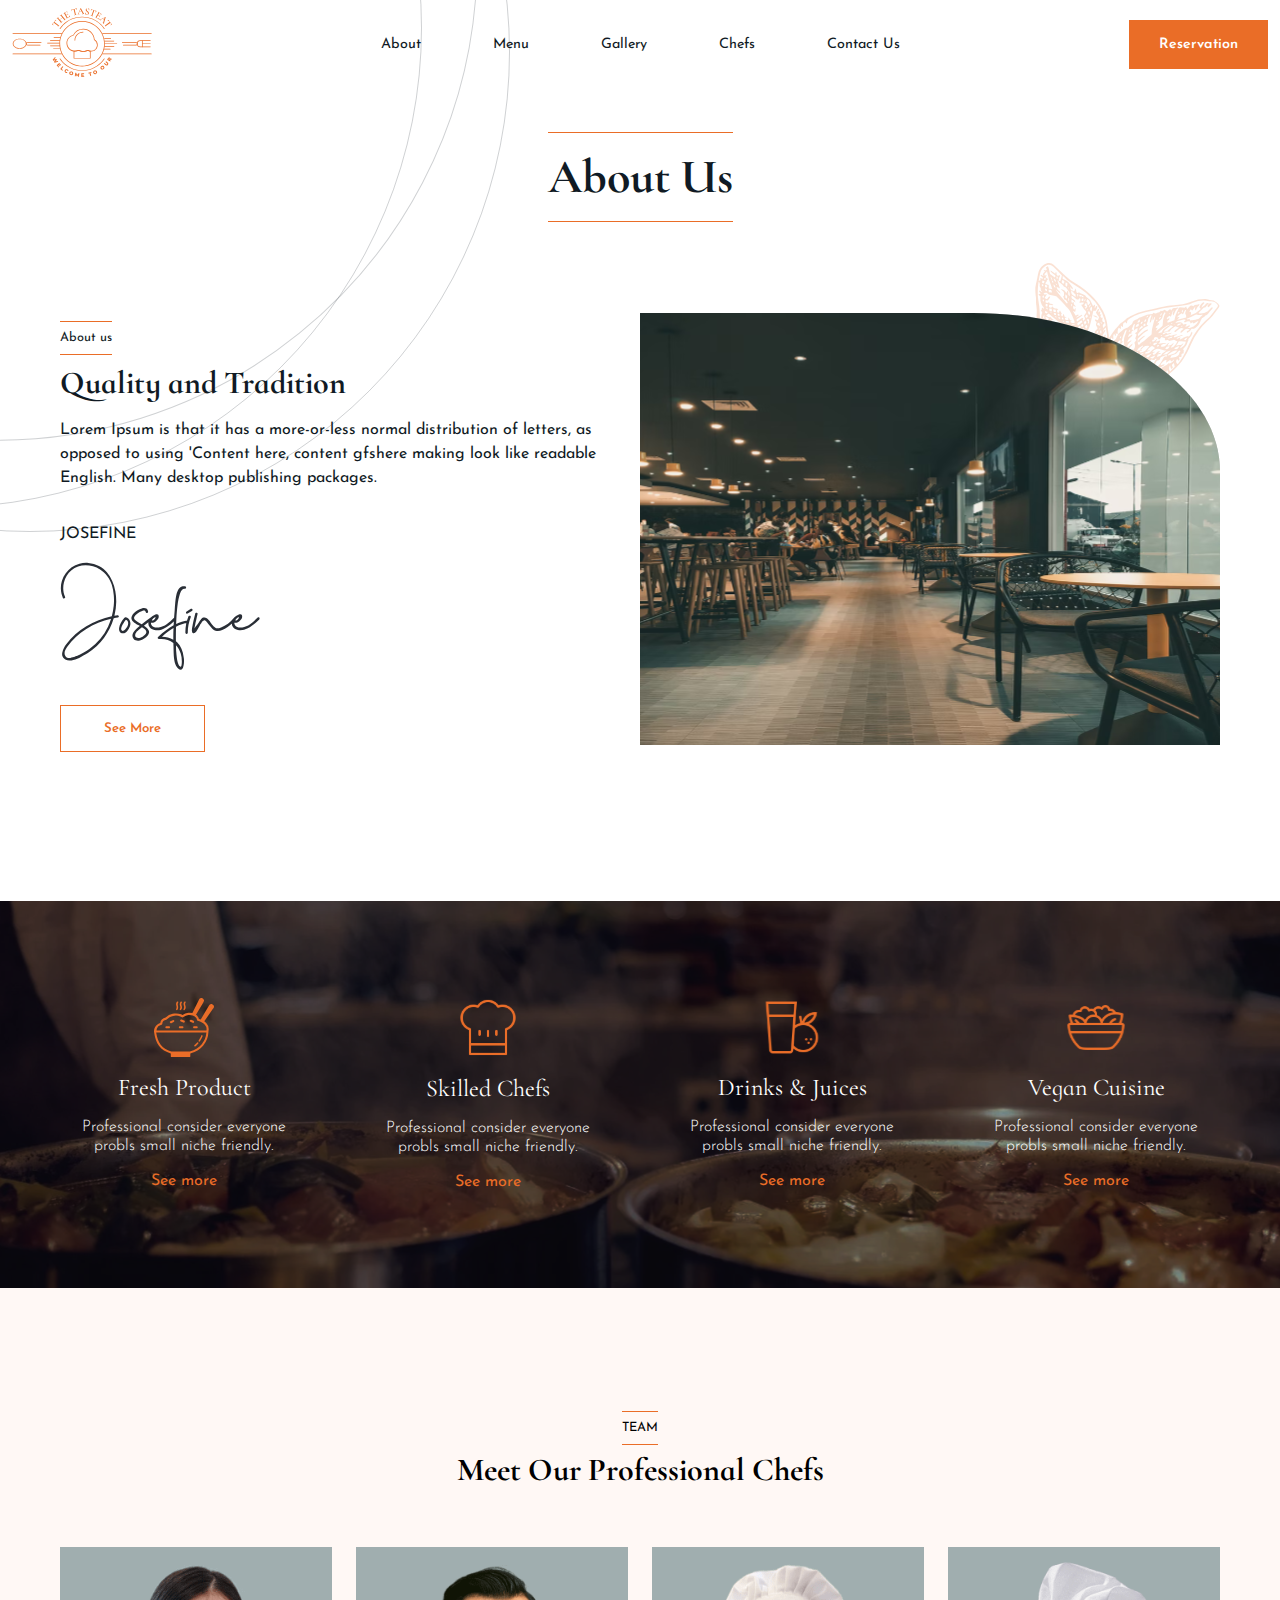
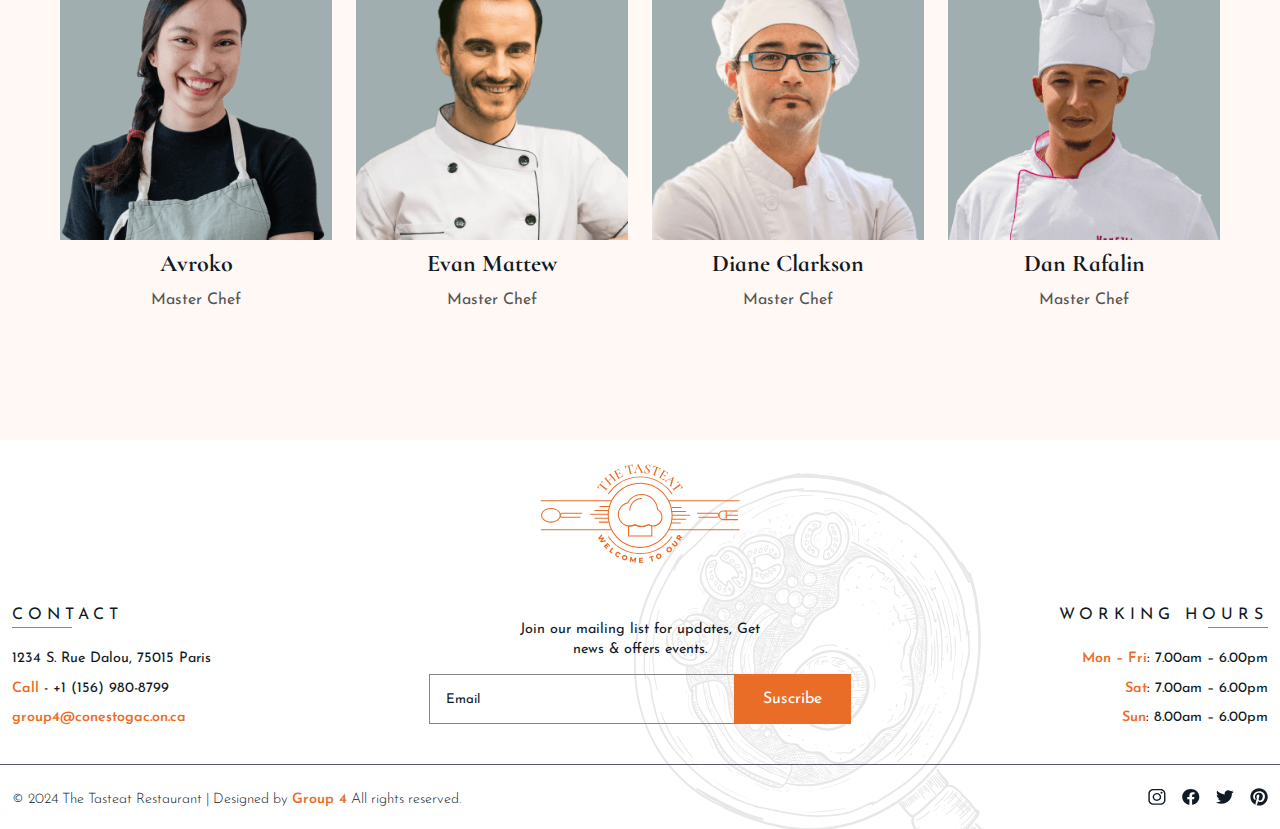
==== webPages/about.html @ 3082ca07 "first commit" ====
<!DOCTYPE html>
<html lang="en">
  <head>
    <meta charset="UTF-8" />
    <meta name="viewport" content="width=device-width, initial-scale=1.0" />
    <title>The Tasteat Restaurant - About</title>
    <link rel="stylesheet" href="../css/general.css" />
    <link rel="stylesheet" href="../css/about.css" />
    <link rel="stylesheet" href="../css/responsive.css" />
  </head>
  <body>
    <header>
      <div class="container">
        <div id="logo">
          <a href="../index.html"
            ><img src="../images/logo.svg" alt="The Tasteat Restaurant"
          /></a>
        </div>
        <nav>
          <ul>
            <li><a href="about.html">About</a></li>
            <li><a href="menu.html">Menu</a></li>
            <li>
              <a href="gallery.html">Gallery</a>
            </li>
            <li>
              <a href="chefs.html">Chefs</a>
            </li>
            <li>
              <a href="contact.html">Contact Us</a>
            </li>
          </ul>
        </nav>
        <a href="reservation.html" class="btn_bg">Reservation</a>
      </div>
    </header>

    <main>
      <section class="page_title">
        <h1 class="text_style">About Us</h1>
      </section>

      <section id="about_us_banner">
        <div class="container">
          <div id="about_us_banner_info">
            <p class="text_style">About us</p>
            <h2>Quality and Tradition</h2>
            <p>
              Lorem Ipsum is that it has a more-or-less normal distribution of
              letters, as opposed to using 'Content here, content gfshere making
              look like readable English. Many desktop publishing packages.
            </p>
            <p>JOSEFINE</p>
            <img src="../images/ceo_sig.svg" alt="" />
            <button class="btn_nbg">See More</button>
          </div>
          <div id="about_us_banner_img">
            <img src="../images/about_us_banner.svg" alt="" />
          </div>
        </div>
      </section>

      <section id="services">
        <div class="container">
          <div class="services_box">
            <img src="../images/service-img-1.svg" alt="" />
            <h2>Fresh Product</h2>
            <p>
              Professional consider everyone<br />
              probls small niche friendly.
            </p>
            <p>See more</p>
          </div>
          <div class="services_box">
            <img src="../images/service-img-2.svg" alt="" />
            <h2>Skilled Chefs</h2>
            <p>
              Professional consider everyone<br />
              probls small niche friendly.
            </p>
            <p>See more</p>
          </div>
          <div class="services_box">
            <img src="../images/service-img-3.svg" alt="" />
            <h2>Drinks & Juices</h2>
            <p>
              Professional consider everyone<br />
              probls small niche friendly.
            </p>
            <p>See more</p>
          </div>
          <div class="services_box">
            <img src="../images/service-img-4.svg" alt="" />
            <h2>Vegan Cuisine</h2>
            <p>
              Professional consider everyone<br />
              probls small niche friendly.
            </p>
            <p>See more</p>
          </div>
        </div>
      </section>

      <section id="the_team">
        <div class="container">
          <p class="text_style">TEAM</p>
          <h2>Meet Our Professional Chefs</h2>
          <div id="chefs">
            <div class="team_box">
              <img src="../images/chef-1.png" alt="" />
              <h2>Avroko</h2>
              <p>Master Chef</p>
            </div>
            <div class="team_box">
              <img src="../images/chef-2.png" alt="" />
              <h2>Evan Mattew</h2>
              <p>Master Chef</p>
            </div>
            <div class="team_box">
              <img src="../images/chef-3.png" alt="" />
              <h2>Diane	Clarkson</h2>
              <p>Master Chef</p>
            </div>
            <div class="team_box">
              <img src="../images/chef-4.png" alt="" />
              <h2>Dan Rafalin</h2>
              <p>Master Chef</p>
            </div>
          </div>
        </div>
      </section>
    </main>

    <footer>
      <div class="container">
        <section id="footer_logo">
          <a href="../index.html"
            ><img src="../images/logo.svg" alt="The Tasteat Restaurant"
          /></a>
        </section>
        <section id="footer_info">
          <div class="info_box" id="first">
            <h3>Contact</h3>
            <p>1234 S. Rue Dalou, 75015 Paris</p>
            <p>
              <span class="gold">Call</span> -
              <a href="tel:+1 (156) 980-8799">+1 (156) 980-8799</a>
            </p>
            <p>
              <a href="mailto:group4@conestogac.on.ca" class="gold"
                >group4@conestogac.on.ca</a
              >
            </p>
          </div>
          <div class="info_box" id="second">
            <p>Join our mailing list for updates, Get news & offers events.</p>
            <div id="suscribe_input">
              <input type="text" placeholder="Email" />
              <button>Suscribe</button>
            </div>
          </div>
          <div class="info_box" id="third">
            <h3>Working Hours</h3>
            <p><span class="gold">Mon – Fri</span>: 7.00am – 6.00pm</p>
            <p><span class="gold">Sat</span>: 7.00am – 6.00pm</p>
            <p><span class="gold">Sun</span>: 8.00am – 6.00pm</p>
          </div>
        </section>
      </div>
      <div id="copyright">
        <div class="container">
          <p>
            &copy; 2024 The Tasteat Restaurant | Designed by
            <span class="gold">Group 4</span> All rights reserved.
          </p>
          <ul>
            <li><img src="../images/Insta.svg" alt="" /></li>
            <li><img src="../images/Fb.svg" alt="" /></li>
            <li><img src="../images/Twiter.svg" alt="" /></li>
            <li><img src="../images/Pintrest.svg" alt="" /></li>
          </ul>
        </div>
      </div>
    </footer>
  </body>
</html>
---- css/general.css ----
@import url("https://fonts.googleapis.com/css2?family=Josefin+Sans:ital,wght@0,100..700;1,100..700&display=swap");
@import url("https://fonts.googleapis.com/css2?family=Cormorant+Infant:ital,wght@0,300;0,400;0,500;0,600;0,700;1,300;1,400;1,500;1,600;1,700&display=swap");

body {
  font-family: "Josefin Sans", sans-serif;
  background-color: #ffffff;
  margin: 0;
  padding: 0;
  background-image: url("../images/banner-eclipse.svg");
  background-repeat: no-repeat;
  overflow-x: hidden;
}

h1,
h2 {
  font-family: "Cormorant Infant", serif;
}
h1 {
  font-size: 5rem;
  margin: 0;
  line-height: 5rem;
}

button {
  font-family: "Josefin Sans", sans-serif;
  cursor: pointer;
}

a {
  text-decoration: none;
}

ul {
  padding: 0;
  margin: 0;
}

li {
  list-style: none;
}

/* header starts*/
header {
  padding: 0.5rem 0;
  font-size: 0.9rem;
  z-index: 2;
  /* position: sticky;
    top: 0; */
  /* box-shadow: 0 2px 5px rgba(0, 0, 0, 0.03); */
}
header .container {
  display: flex;
  align-items: center;
  justify-content: space-between;
}
header ul {
  display: flex;
  align-items: center;
  list-style: none;
}
header ul li {
  height: auto;
  margin-right: 4.5rem;
}
header ul li:last-child {
  margin-right: 0;
}
header ul li a {
  color: #101a24;
  font-weight: 400;
}
header ul li a img {
  width: 20px;
}
/* header ends */

/* container utility class */
.container {
  --bs-gutter-x: 1.5rem;
  --bs-gutter-y: 0;
  width: 100%;
  padding-right: calc(var(--bs-gutter-x) * 0.5);
  padding-left: calc(var(--bs-gutter-x) * 0.5);
  margin-right: auto;
  margin-left: auto;
  box-sizing: border-box;
}
@media (min-width: 1400px) {
  .container {
    max-width: 1320px;
  }
}
/* container utility class ends */

/* utility classes starts */
span.gold,
.gold {
  color: #ea6d27 !important;
  font-weight: 600;
}
.text_style {
  position: relative;
  width: fit-content;
  font-size: 0.8rem;
  /* letter-spacing: .3rem; */
}
.text_style::before {
  content: "";
  position: absolute;
  top: -5px;
  left: 0;
  width: 100%;
  height: 1px;
  background-color: #ea6d27;
}
.text_style::after {
  content: "";
  position: absolute;
  bottom: -5px;
  left: 0;
  width: 100%;
  height: 1px;
  background-color: #ea6d27;
}
.btn_bg {
  background-color: #ea6d27;
  border: 1px solid #ea6d27;
  color: #fff;
  padding: 1rem 1.8rem;
  font-weight: 600;
  transition: all 0.3s ease-in-out;
}
.btn_bg:hover {
  background-color: transparent;
  border: 1px solid #ea6d27;
  color: #ea6d27;
}
.btn_nbg {
  background-color: transparent;
  border: 1px solid #ea6d27;
  color: #ea6d27;
  padding: 1rem 1.8rem;
  font-weight: 600;
  transition: all 0.3s ease-in-out;
}
.btn_nbg:hover {
  background-color: #ea6d27;
  border: 1px solid #ea6d27;
  color: #ffffff;
}
.page_title {
  color: #101a24;
  padding: 3rem 0;
  display: flex;
  align-items: center;
  justify-content: center;
}
.page_title h1 {
  font-size: 3rem;
  margin: 0;
  position: relative;
  width: fit-content;
}
/* utility classes ends */

/* form styling starts */
#form_container > div {
  width: inherit;
  display: flex;
  align-items: center;
  gap: 1rem;
  margin-top: 1rem;
}
#form_container input,
#form_container select {
  width: 50%;
  height: 20px;
  border: 1px solid #c4c4c4;
  background-color: #ffffff;
  padding: 1rem;
  font-family: "Josefin Sans", sans-serif;
  color: #101a24;
}
#form_container select {
  height: 50px;
}
#form_container input::placeholder {
  font-family: "Josefin Sans", sans-serif;
  color: #737578;
}
#form_container textarea {
  margin-top: 1rem;
  width: calc(100% - 2.1rem);
  border: 1px solid #c4c4c4;
  background-color: #ffffff;
  padding: 1rem;
  font-family: "Josefin Sans", sans-serif;
  color: #101a24;
  resize: none;
}
#form_container button {
  width: 20%;
  margin-top: 1rem;
}
label {
  display: block;
  font-weight: 500;
  position: relative;
  width: fit-content;
}
/* form styling ends */

/* blogs styling starts*/
main #blogs {
  padding: 5rem 0;
}
main #blogs .container {
  display: flex;
  flex-direction: column;
  align-items: center;
}
main #blogs .container h2 {
  margin: 0.8rem 0;
}
main #blogs .container h4,
main #blogs .container p {
  margin: 0;
  position: relative;
  font-weight: 300;
}
main #blogs .container p {
  text-align: center;
  font-weight: 300;
  line-height: 1.2rem;
  width: 40%;
  margin: 0;
}
main #blogs #blog_container {
  display: grid;
  grid-template-columns: 1fr 1fr;
  gap: 2rem;
  width: 70%;
  margin-top: 2rem;
}
main #blogs #blog_container .blog_box {
  width: 100%;
  border: 1px solid #555555;
  position: relative;
  min-height: 12rem;
  text-align: center;
  position: relative;
  display: flex;
  flex-direction: column;
  transition: all 0.3s ease-in-out;
}
main #blogs #blog_container .blog_box .blog_img {
  width: 100%;
  height: 15rem;
  position: relative;
}
main #blogs #blog_container .blog_box .blog_img img {
  width: 100%;
  height: 100%;
  object-fit: cover;
}
main #blogs .blog_action {
  position: absolute;
  top: 0;
  bottom: 0;
  left: 0;
  right: 0;
  background-color: rgba(0, 0, 0, 0.5);
  display: flex;
  align-items: center;
  justify-content: center;
  opacity: 0;
  transition: all 0.3s ease-in-out;
}
main #blogs #blog_container .blog_box .blog_img:hover .blog_action {
  opacity: 1;
}
main #blogs .blog_action button {
  width: 155px;
}
main #blogs #blog_container .blog_box .blog_info {
  padding: 2rem;
}
main #blogs #blog_container .blog_box .blog_info p {
  width: fit-content;
  font-size: 0.9rem;
  text-align: left;
  line-height: 1.2rem;
}
main #blogs #blog_container .blog_box .blog_info p.date {
  text-transform: uppercase;
  line-height: inherit;
  font-size: 0.7rem;
  letter-spacing: 0.1rem;
}
main #blogs #blog_container .blog_box .blog_info h2 {
  text-align: left;
}
/* blogs styling ends*/

/* chefs styling starts */
#the_team {
  padding: 8rem 3rem;
  background-color: #fff8f5;
}
.chef_page {
  padding: 4rem 3rem !important;
  background-color: transparent !important;
}
#the_team .container {
  display: flex;
  flex-direction: column;
  align-items: center;
}
#the_team p {
  position: relative;
  width: fit-content;
  font-weight: 400;
  line-height: 1.5rem;
  margin: 0;
}
#the_team h2 {
  font-size: 2rem;
  margin: 0.6rem 0;
}
#the_team #chefs {
  display: grid;
  grid-template-columns: repeat(4, 1fr);
  gap: 1.5rem;
  padding: 3rem 0 0 0;
}
.chef_page #chefs {
  grid-template-columns: repeat(3, 1fr) !important;
}
#the_team #chefs .team_box {
  display: flex;
  flex-direction: column;
  align-items: center;
  color: #101a24;
}
#the_team #chefs .team_box #img_container {
  position: relative;
  overflow: hidden;
}
#the_team #chefs .team_box #img_container #details_box {
  display: flex;
  flex-direction: column;
  align-items: center;
  justify-content: center;
  position: absolute;
  bottom: 0;
  padding: 10px;
  width: 100%;
  height: 100%;
  background-color: rgba(0, 0, 0, 0.5);
  box-sizing: border-box;
  transition: all 0.3s ease-in-out;
  transform: translateY(100%);
}
#the_team #chefs .team_box #img_container ul {
  display: flex;
  align-items: center;
  justify-content: center;
}
#the_team #chefs .team_box #img_container:hover #details_box {
  transform: translateY(0%);
}
#the_team #chefs .team_box #img_container ul li {
  margin-right: 1rem;
  transition: all 0.3s ease-in-out;
}
#the_team #chefs .team_box #img_container ul li:last-child {
  margin-right: 0;
}
#the_team #chefs .team_box #img_container ul li:hover {
  /* transform: scale(1.2); */
  filter: brightness(0) saturate(100%) invert(48%) sepia(67%) saturate(651%)
    hue-rotate(338deg) brightness(94%) contrast(96%);
}
#the_team #chefs .team_box #img_container ul img {
  width: 20px;
  cursor: pointer;
}
#the_team #chefs .team_box #img_container #details_box p {
  margin: 10px 0 0 0;
}
#the_team #chefs .team_box #img_container #details_box p a {
  color: #ffffff;
  font-size: 1rem;
}
#the_team #chefs .team_box img {
  width: 100%;
  height: 100%;
  object-fit: cover;
}
#the_team #chefs .team_box h2 {
  font-size: 1.5rem;
}
#the_team #chefs .team_box p {
  color: #555555;
}
/* chefs styling ends */

/* footer starts */
footer {
  background-color: #fff;
  padding: 1.5rem 0 0.5rem 0;
  font-size: 0.9rem;
  background-image: url("../images/frying-pan-bg1.svg");
  background-repeat: no-repeat;
  background-position: 100% 0%;
  /* box-shadow: 2 2px 5px rgba(0, 0, 0, 0.03); */
}
footer #footer_logo {
  width: 100%;
  text-align: center;
  margin-bottom: 1.5rem;
}
footer #footer_logo img {
  width: 200px;
}
footer #footer_info {
  display: grid;
  grid-template-columns: 1fr 2fr 1fr;
  gap: 1.5rem;
  color: #101a24;
  padding-bottom: 1.5rem;
}
footer #footer_info .info_box#third {
  text-align: right;
}
footer #footer_info .info_box h3 {
  text-transform: uppercase;
  font-size: 1rem;
  letter-spacing: 5px;
  font-weight: 400;
  margin-bottom: 1.8rem;
  position: relative;
}
footer #footer_info .info_box h3::after {
  content: "";
  position: absolute;
  bottom: -5px;
  left: 0;
  width: 60px;
  height: 1px;
  background-color: #ea6d27;
}
footer #footer_info .info_box#third h3::after {
  left: auto;
  right: 0;
}
footer #footer_info .info_box p a {
  color: #101a24;
}
footer #footer_info .info_box#second {
  display: flex;
  flex-direction: column;
  justify-content: center;
  align-items: center;
}
footer #footer_info .info_box#second #suscribe_input {
  width: 70%;
  display: flex;
  align-items: center;
}
footer #footer_info .info_box#second p {
  text-align: center;
  width: 45%;
  line-height: 20px;
}
footer #footer_info .info_box#second input {
  width: 70%;
  height: 16px;
  border: 1px solid #858585;
  border-right: none;
  background-color: transparent;
  padding: 1rem;
  font-family: "Josefin Sans", sans-serif;
  color: #101a24;
}
footer #footer_info .info_box#second button {
  width: 30%;
  height: 50px;
  border: 1px solid #ea6d27;
  background-color: #ea6d27;
  color: #ffffff;
  font-size: 1rem;
}
footer #footer_info .info_box#second input::placeholder {
  font-family: "Josefin Sans", sans-serif;
  color: #101a24;
}
footer #copyright {
  color: #101a24;
  border-top: 1px solid #575b62;
  font-weight: 300;
  padding-top: 0.8rem;
}
footer #copyright > div {
  display: flex;
  align-items: center;
  justify-content: space-between;
}
footer #copyright ul {
  display: flex;
  align-items: center;
}
footer #copyright ul li:not(:last-child) {
  margin-right: 1rem;
}
footer #copyright ul li img {
  width: 18px;
  cursor: pointer;
  filter: brightness(0) saturate(100%) invert(7%) sepia(8%) saturate(4135%)
    hue-rotate(168deg) brightness(91%) contrast(92%);
}
/* footer ends */
---- css/about.css ----
#about_us_banner {
  height: 60vh;
  min-height: 60vh;
  padding: 3rem;
}
#about_us_banner .container {
  display: flex;
  justify-content: space-between;
  height: 100%;
}
#about_us_banner_info {
  width: 50%;
  color: #101a24;
  display: flex;
  flex-direction: column;
  /* justify-content: center; */
}
#about_us_banner_info p {
  position: relative;
  width: fit-content;
  font-weight: 400;
  line-height: 1.5rem;
}
#about_us_banner_info p:last-child {
  color: #555555;
  width: 80%;
}
#about_us_banner_info h2 {
  font-size: 2rem;
  margin: 0;
}
#about_us_banner_info img {
  width: 200px;
}
#about_us_banner_info button {
  width: 25%;
  margin-top: 2rem;
}

#about_us_banner_img {
  width: 50%;
  /* padding: 2rem; */
  /* margin-top: 5rem; */
  height: 80%;
  z-index: 1;
  position: relative;
}
#about_us_banner_img img {
  width: 100%;
  height: 100%;
}
#about_us_banner_img::after {
  content: "";
  position: absolute;
  background-image: url(../images/banner-pattern-orange.svg);
  background-repeat: no-repeat;
  background-size: contain;
  width: 16rem;
  height: 16rem;
  right: 0;
  top: -50px;
  z-index: -1;
}
/* #about_us_banner_img #ceo_msg {
  position: absolute;
  bottom: -50px;
  left: 0;
  width: 40%;
  height: 20%;
  background-color: #ffffff;
  box-shadow: 0 4px 33px rgba(0, 0, 0, 0.1);
  padding: 2rem;
  display: flex;
  flex-direction: column;
  justify-content: center;
} */
#services {
  padding: 3rem;
  min-height: 30vh;
  background-image: url(../images/services-bg.svg);
  background-repeat: no-repeat;
  background-size: cover;
  background-position: bottom;
  width: 100%;
  display: flex;
  align-items: center;
  box-sizing: border-box;
}
#services .container {
  display: grid;
  grid-template-columns: repeat(4, 1fr);
  gap: 2rem;
  padding: 3rem 0;
}
#services .services_box {
  display: flex;
  flex-direction: column;
  justify-content: center;
  align-items: center;
  color: #ffffff;
  position: relative;
}
/* #797E89 */
#services .services_box img {
  width: 60px;
  filter: brightness(0) saturate(100%) invert(56%) sepia(45%) saturate(3042%)
    hue-rotate(342deg) brightness(93%) contrast(97%);
}
#services .services_box h2 {
  font-size: 1.5rem;
  font-weight: 400;
  margin: 0;
  margin-top: 1rem;
}
#services .services_box p {
  text-align: center;
  font-weight: 300;
  line-height: 1.2rem;
  margin-bottom: 0;
}
#services .services_box p:last-child {
  color: #ea6d27;
  cursor: pointer;
  font-weight: 400;
}
---- css/responsive.css ----
@media screen and (max-width: 1024px) {
  .container {
    max-width: 960px;
  }

  /* home page */
  main #banner {
    height: 60vh;
    min-height: 60vh;
  }
  main #banner .container #banner_info {
    width: 100%;
    align-items: center;
    text-align: center;
  }
  main #banner .container #banner_info h1 {
    font-size: 4rem;
    margin: 0;
    width: 60%;
  }
  main #banner .container #banner_info p {
    width: 50%;
  }
  #banner .container #banner_img {
    display: none;
  }
  main #special_dishes #dishes .dish_box:last-child {
    display: none;
  }
  main #blogs #blog_container {
    width: 80%;
  }

  /* blog details */
  #blog_details h1 {
    width: 100%;
  }
  #blog_details p#description {
    width: 80%;
  }
  #blog_body {
    width: 80%;
  }

  /* contact us */
  #form_container button {
    width: 35%;
  }
  #contact_form_container .container {
    flex-wrap: wrap;
  }
  #contact_form_container #contact_info {
    width: 100%;
    text-align: center;
  }
  #contact_form_container #contact_info .info_box {
    flex-direction: column;
    gap: 0.8rem;
  }
  #contact_form_container #contact_form {
    width: 100%;
  }
  #contact_form_container #contact_info ul {
    justify-content: center;
  }
  #more_contact .container {
    padding: 1rem;
  }

  /* menu page */
  #menu_list .container {
    grid-template-columns: repeat(3, 1fr);
  }
  #order_via_app p {
    width: 80%;
  }

  /* chefs */
  #the_team #chefs .team_box #img_container #details_box {
    height: 30%;
    transform: translateY(0%);
  }
  .chef_page {
    padding: 1rem 3rem !important;
    background-color: transparent !important;
  }
  .chef_page .text_style {
    display: none;
  }
  #testimonials_container {
    gap: 1.5rem;
    margin-top: 1rem;
  }
  #testimonial_box {
    padding: 2rem 1rem;
  }

  /* reservation */
  #map_area {
    min-height: 70vh;
    height: auto;
    margin-top: 3rem;
  }
  #reservation_form_container {
    position: relative;
    top: 0;
    width: 90%;
    box-sizing: border-box;
    margin-bottom: 3rem;
  }
  iframe {
    height: 40vh;
  }

  /* footer */
  footer #footer_info .info_box#second #suscribe_input {
    width: 100%;
  }
}

@media screen and (max-width: 768px) {
  body {
    background-image: none;
  }
  .container {
    max-width: 720px;
  }

  /* header */
  header {
    background-color: #fff;
    box-shadow: 0 2px 5px rgba(0, 0, 0, 0.03);
  }
  header .container {
    flex-wrap: wrap;
  }
  header .container #logo {
    order: 1;
  }
  header .container .btn_bg {
    order: 2;
  }
  header .container nav {
    order: 3;
    margin-top: 1rem;
    width: 100%;
    padding: 1rem 0;
  }
  header .container nav ul {
    justify-content: center;
    flex-wrap: wrap;
    gap: 2rem;
  }
  header .container nav ul li {
    margin: 0;
  }

  /* home page */
  main #banner {
    padding: 2rem 0;
  }
  main #banner .container #banner_info h1 {
    width: 100%;
  }
  main #banner .container #banner_info p {
    width: 80%;
  }
  main #opening_info .info_box p {
    line-height: 1rem;
  }
  main #special_dishes p {
    width: 90%;
  }
  main #special_dishes .container #dishes {
    flex-wrap: wrap;
    width: 80%;
    margin: 5.5rem 0 2rem 0;
    gap: 5.5rem;
  }
  main #special_dishes #dishes .dish_box {
    min-height: 10rem;
  }
  main #special_dishes #dishes .dish_box:last-child {
    display: flex;
  }
  main #special_dishes #dishes .dish_box .dish_img_box {
    top: -60px;
  }
  main #special_dishes #dishes .dish_box .dish_img_box img {
    width: 130px;
  }
  main #blogs #blog_container {
    width: 100%;
  }
  main #blogs .container p {
    width: 90%;
  }

  /* about us page */
  #about_us_banner {
    height: 60vh;
    min-height: 60vh;
    padding: 1rem 0;
  }
  #about_us_banner_info {
    width: 100%;
    align-items: center;
    text-align: center;
  }
  #about_us_banner_info p.text_style {
    display: none;
  }
  #about_us_banner_img {
    display: none;
  }
  #services .container {
    grid-template-columns: 1fr;
  }
  #services {
    padding: 1rem 0;
  }
  #services .container {
    padding: 1rem 0;
  }
  #the_team {
    padding: 1rem 0rem;
  }
  #the_team #chefs {
    grid-template-columns: repeat(2, 1fr);
  }

  /* blog details */
  #blog_details h1 {
    width: 100%;
  }
  #blog_details p#description {
    width: 100%;
  }
  #blog_body {
    width: 100%;
  }

  /* contact us */
  #more_contact #more_contact_container .contact_box #image {
    display: none;
  }
  #more_contact #more_contact_container .contact_box {
    padding: 1.5rem;
    min-height: auto;
  }
  #more_contact #more_contact_container .contact_box #info {
    padding: 0rem;
    width: 100%;
    height: 100%;
  }

  /* menu page */
  #menu_list #menu_item_box #image_box {
    height: 120px;
  }
  #menu_list #menu_item_box #info_box p:first-of-type {
    font-size: 1.2rem;
  }
  #order_via_app #apps {
    grid-template-columns: repeat(3, 1fr);
  }

  /* gallery */
  #dish_gallery .container {
    display: grid;
    grid-gap: 2rem;
    grid-template-columns: repeat(2, 1fr);
    grid-template-rows: repeat(3, 250px);
    grid-template-areas:
      "item1 item2"
      "item3 item4"
      "item5 item6";
  }
  #reserved .container {
    display: flex;
    flex-direction: column;
    align-items: center;
    text-align: center;
  }
  #feature {
    margin: 1rem 0;
  }
  #feature .feature_container:last-child {
    display: none;
  }
  #feature .feature_container #info_box {
    width: 100%;
    display: flex;
    flex-direction: column;
    align-items: center;
    text-align: center;
    padding: 2rem;
  }
  #feature .feature_container #img_box {
    display: none;
  }

  /* chef single */
  #chef_single {
    padding: 2rem 0;
  }
  #chef_single .container {
    flex-direction: column;
  }
  #chef_image {
    display: none;
    height: 30vh;
    justify-content: flex-start;
  }
  #chef_image img {
    width: auto;
    height: 100%;
    object-fit: cover;
  }
  #chef_info {
    width: 100%;
  }
  #chef-mobile-img {
    float: right;
    width: 30%;
    display: flex;
  }
  #chef_achievements {
    padding: 2rem 0;
  }
  #chef_achievements #achievement_image {
    display: none;
  }
  #chef_achievements #achievement_box {
    width: 100%;
    display: flex;
    flex-direction: column;
    align-items: center;
  }
  #chef_achievements #achievement_box h2 {
    text-align: center;
  }

  /* chefs */
  .chef_page #chefs {
    grid-template-columns: repeat(2, 1fr) !important;
  }
  #testimonials_container {
    grid-template-columns: repeat(2, 1fr);
  }
  #the_team h2 {
    text-align: center;
  }

  /* footer */
  footer {
    background-position: 100% 300%;
  }
  footer #footer_info {
    grid-template-columns: 1fr;
    text-align: center;
  }
  footer #footer_info .info_box#second #suscribe_input {
    width: 50%;
  }
  footer #footer_info .info_box#third {
    text-align: center;
  }
  footer #footer_info .info_box#first h3::after,
  footer #footer_info .info_box#third h3::after {
    left: 50%;
    transform: translate(-50%, -50%);
  }
  footer #copyright > div {
    flex-wrap: wrap;
  }
}

@media screen and (max-width: 440px) {
  .container {
    padding: 1rem;
  }
  /* home */
  main #banner {
    height: 40vh;
    min-height: 40vh;
  }
  main #banner .container #banner_info h1 {
    font-size: 3rem;
    line-height: 3rem;
  }
  main #opening_info .container {
    grid-template-columns: 1fr;
  }
  main #opening_info .info_box {
    flex-direction: column;
    justify-content: center;
    text-align: center;
  }
  main #special_dishes {
    padding: 3rem 0;
  }
  main #special_dishes p {
    width: 100%;
  }
  main #special_dishes .container #dishes {
    width: 60%;
  }
  main #special_dishes #dishes .dish_box {
    width: 100%;
  }
  main #special_dishes #dishes .dish_box .dish_img_box {
    top: -60px;
    right: 20%;
  }
  main #special_dishes #dishes .dish_box .dish_img_box img {
    width: 160px;
  }
  main #blogs {
    padding: 3rem 0;
  }
  main #blogs .container p {
    width: 100%;
  }
  main #blogs #blog_container {
    grid-template-columns: 1fr;
  }

  /* about us */
  #about_us_banner_info button {
    width: 35%;
  }

  /* blog details */
  #blog_details h1 {
    font-size: 3rem;
    line-height: 3rem;
  }

  /* contact us */
  #contact_form_container {
    padding: 1rem 0;
  }
  #more_contact #more_contact_container {
    flex-wrap: wrap;
  }
  #more_contact #more_contact_container .contact_box {
    width: 100%;
  }
  #contact_form_container #contact_form {
    padding: 0;
    width: 100%;
  }
  #form_container input,
  #form_container select {
    width: 100%;
  }

  /* menu page */
  #menu_list .container {
    grid-template-columns: repeat(2, 1fr);
  }
  #menu_list #menu_item_box #info_box h3 {
    font-size: 1rem;
  }
  #order_via_app {
    padding: 1rem 0;
  }
  #order_via_app p {
    width: 100%;
  }
  #order_via_app #apps {
    grid-template-columns: repeat(2, 1fr);
  }
  #order_via_app #apps {
    margin: 1rem 0;
  }
  #order_via_app button {
    margin-top: 1rem;
  }

  /* gallery page */
  #dish_gallery {
    margin: 1rem 0 2rem 0;
  }
  #dish_gallery button {
    margin-top: 1rem;
  }
  #reserved h2,
  #feature .feature_container #info_box h2 {
    font-size: 3rem;
    line-height: 3rem;
  }
  #dish_gallery .container {
    grid-gap: 1rem;
    grid-template-rows: repeat(3, 200px);
  }

  /* reservation */
  #map_area {
    margin-top: 1rem;
  }
  #reservation_form_container {
    padding: 1rem;
  }
  #form_container > div {
    flex-wrap: wrap;
  }
  #reservation_form_container #form_container .input_container {
    width: 100%;
  }
  #reservation_form_container #form_container button {
    width: 40%;
  }

  /* chef single */
  #chef_achievements #achievement_box h2 {
    font-size: 3rem;
    line-height: 3rem;
  }
  #achievements_container {
    grid-template-columns: 1fr;
  }
  #achievement {
    flex-direction: column;
  }
  #achievement > div {
    display: flex;
    flex-direction: column;
    align-items: center;
  }

  /* chefs */
  .chef_page #chefs {
    grid-template-columns: 1fr !important;
  }
  #testimonials_container {
    grid-template-columns: 1fr;
  }

  /* footer */
  footer {
    background-position: 50% 100%;
  }
  footer #footer_info .info_box#second p {
    margin-top: 0;
    width: 80%;
  }
  footer #footer_info .info_box#second #suscribe_input {
    width: 100%;
  }
  footer #copyright > div {
    justify-content: center;
    text-align: center;
  }
}
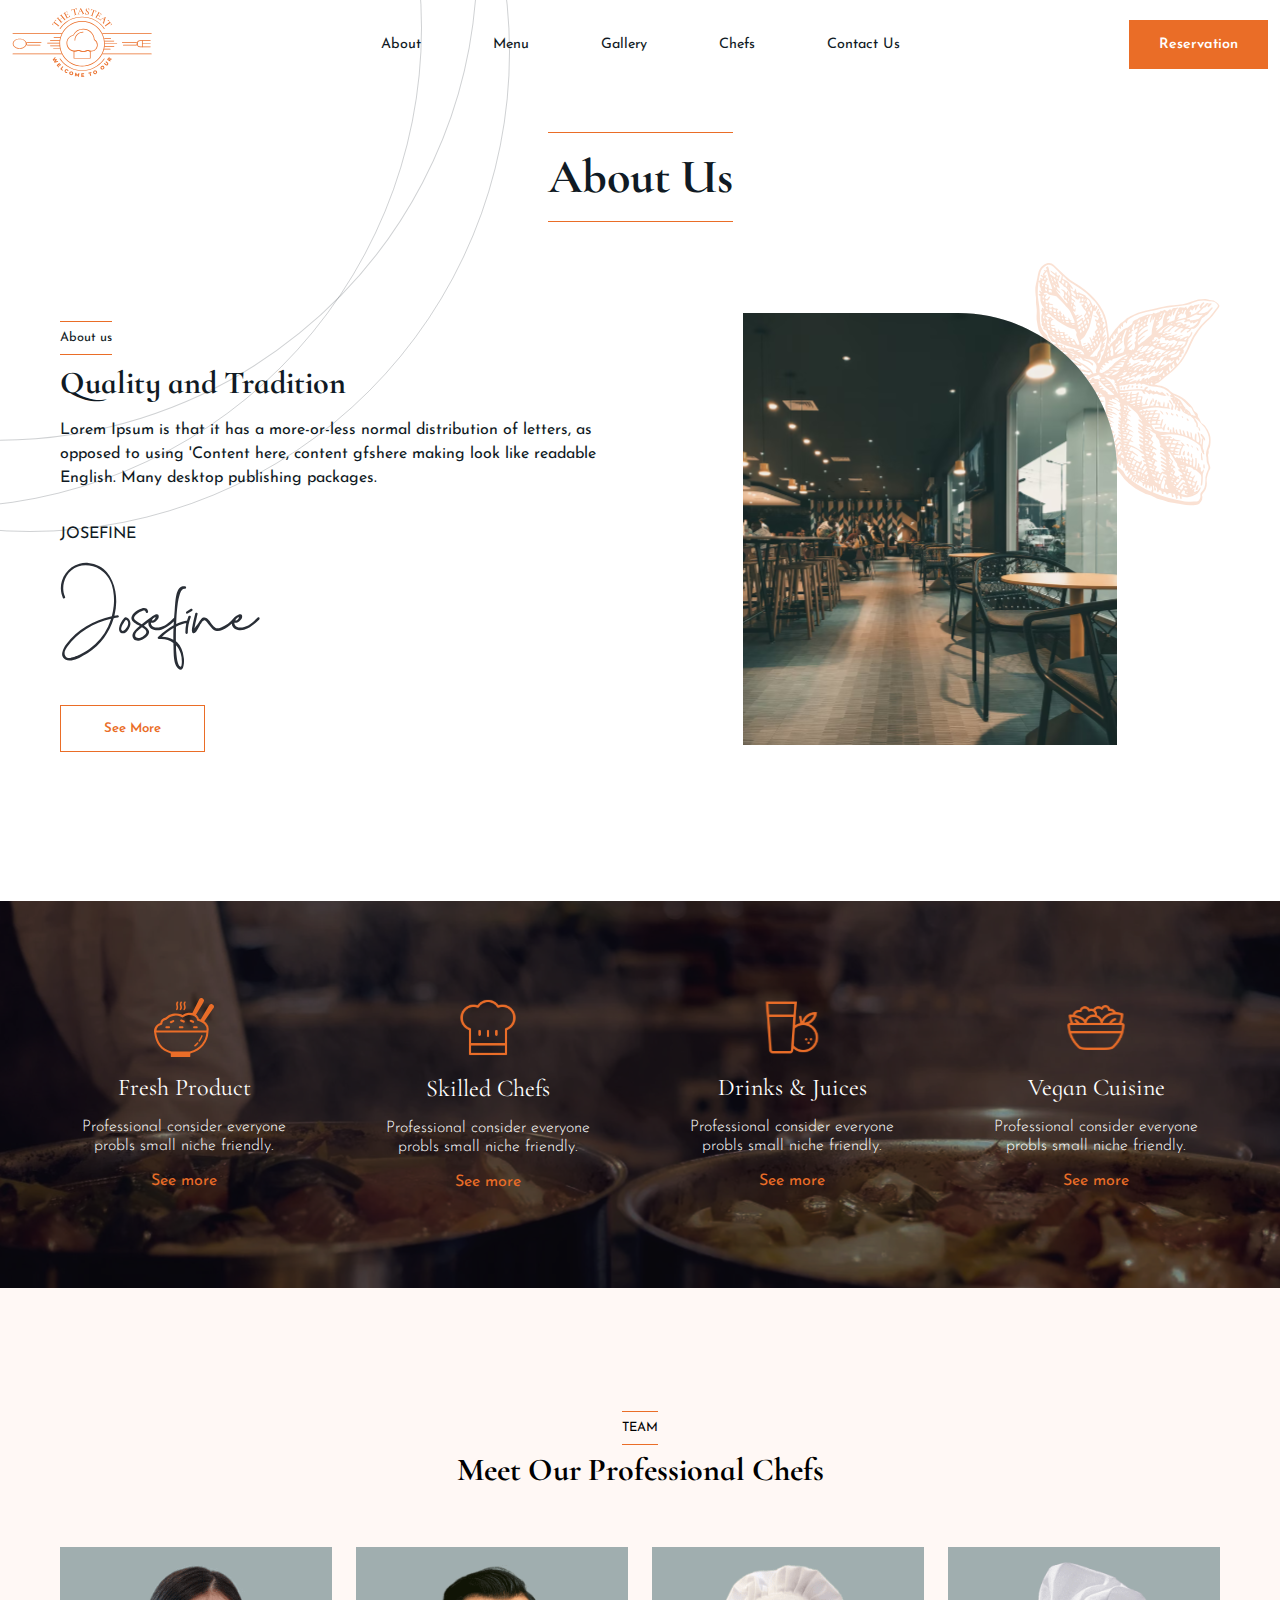
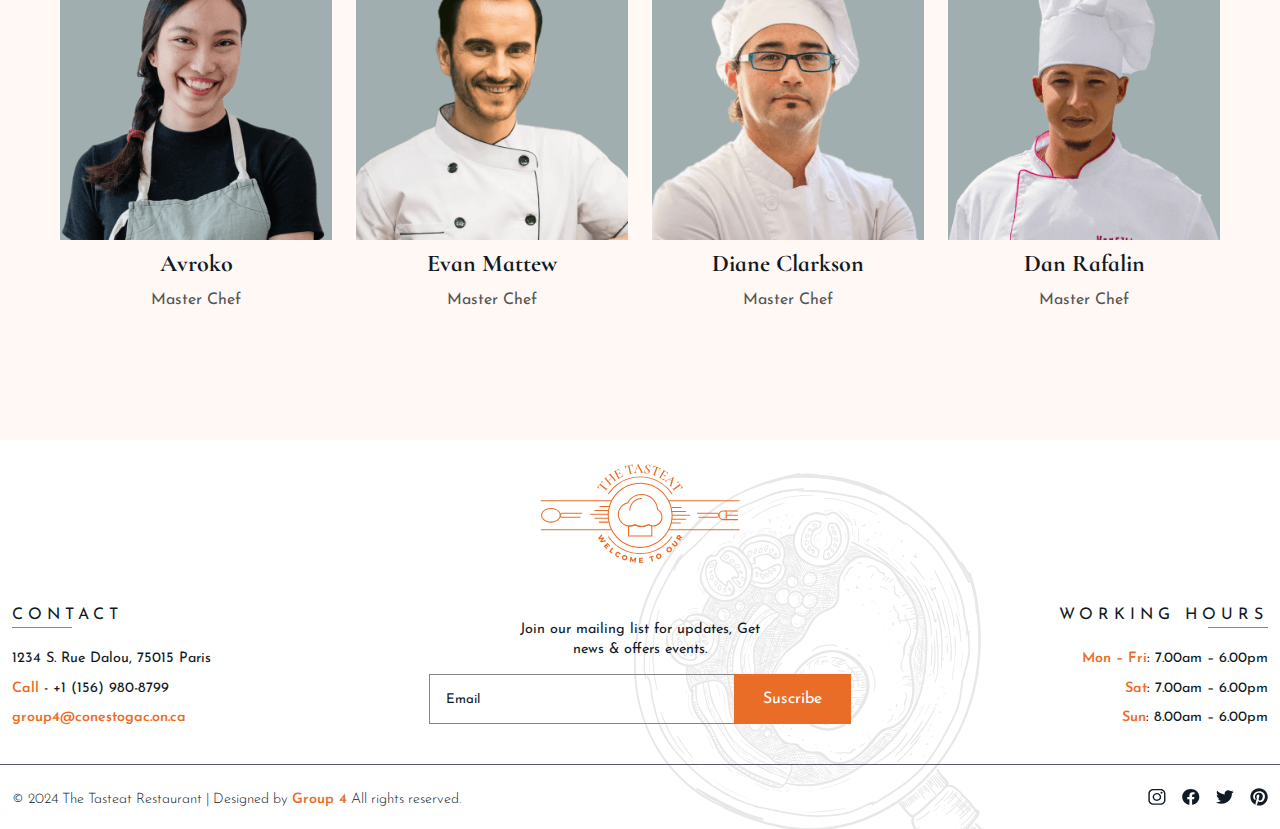
==== commit 7ea660d1: "shrink css files" ====
--- a/webPages/about.html
+++ b/webPages/about.html
@@ -5,7 +5,7 @@
     <meta name="viewport" content="width=device-width, initial-scale=1.0" />
     <title>The Tasteat Restaurant - About</title>
     <link rel="stylesheet" href="../css/general.css" />
-    <link rel="stylesheet" href="../css/about.css" />
+    <link rel="stylesheet" href="../css/site.css" />
     <link rel="stylesheet" href="../css/responsive.css" />
   </head>
   <body>
--- a/css/site.css
+++ b/css/site.css
@@ -0,0 +1,1016 @@
+/* Home Page Starts */
+/* main */
+main #banner {
+  height: 80vh;
+  min-height: 80vh;
+}
+main #banner .container {
+  display: flex;
+  justify-content: space-between;
+  height: 100%;
+}
+main #banner .container #banner_info {
+  width: 50%;
+  color: #101a24;
+  display: flex;
+  flex-direction: column;
+  justify-content: center;
+}
+main #banner .container #banner_info p {
+  font-size: 1rem;
+  font-weight: 300;
+  margin-bottom: 1.5rem;
+  width: 75%;
+  margin: 2rem 0;
+  line-height: 1.2rem;
+}
+main #banner .container #banner_info button {
+  width: 155px;
+}
+main #banner .container #banner_img {
+  width: 40%;
+  padding: 2rem;
+  margin-top: 5rem;
+  height: 80%;
+  align-self: end;
+  z-index: 1;
+  position: relative;
+}
+main #banner .container #banner_img::after {
+  content: "";
+  position: absolute;
+  background-image: url(../images/banner-pattern.svg);
+  background-repeat: no-repeat;
+  background-size: contain;
+  width: 16rem;
+  height: 16rem;
+  right: -80px;
+  top: -50px;
+  z-index: -1;
+}
+main #banner .container #banner_img img {
+  width: 100%;
+  height: 100%;
+  object-fit: contain;
+}
+
+/* opening info */
+main #opening_info {
+  margin-top: 2rem;
+  padding: 2rem 0;
+  background-color: #fff8f5;
+}
+main #opening_info .container {
+  display: grid;
+  grid-template-columns: 1fr 1fr 1fr;
+  gap: 1.5rem;
+  color: #101a24;
+}
+main #opening_info .info_box {
+  display: flex;
+  align-items: center;
+}
+main #opening_info .info_box img {
+  width: 50px;
+  margin-right: 0.5rem;
+}
+main #opening_info .info_box h2 {
+  font-size: 1.5rem;
+  margin: 0rem;
+  margin-bottom: 0.3rem;
+}
+main #opening_info .info_box p {
+  font-size: 0.8rem;
+  margin: 0rem;
+  font-weight: 300;
+}
+main #opening_info .info_box p a {
+  color: #101a24;
+}
+
+/* dishes */
+main #special_dishes {
+  padding: 5rem 0;
+  background-color: #e8e9ea;
+  background-image: url("../images/leaf.svg"), url("../images/leaf_2.svg"),
+    url("../images/onion.svg"), url("../images/onion_peel.svg"),
+    url("../images/orange_peel.svg");
+  background-repeat: no-repeat;
+  background-position: 30% 0%, 75% 5%, 90% 80%, 25% 80%, 80% 80%;
+}
+main #special_dishes .container {
+  display: flex;
+  flex-direction: column;
+  align-items: center;
+  gap: 0.8rem;
+}
+main #special_dishes h2 {
+  text-align: center;
+  font-size: 2rem;
+  margin: 0rem;
+  margin: 0;
+}
+main #special_dishes p {
+  text-align: center;
+  font-weight: 300;
+  width: 40%;
+  margin: 0;
+}
+main #special_dishes button {
+  width: 180px;
+}
+main #special_dishes #dishes {
+  display: flex;
+  justify-content: space-between;
+  gap: 3.5rem;
+  width: 100%;
+  margin: 7.5rem 0 2rem 0;
+}
+main #special_dishes #dishes .dish_box {
+  width: calc(100% / 4);
+  border: 1px solid #ffffff;
+  position: relative;
+  border-top-left-radius: 25%;
+  border-top-right-radius: 5%;
+  border-bottom-left-radius: 5%;
+  border-bottom-right-radius: 25%;
+  min-height: 12rem;
+  text-align: center;
+  padding: 3rem 2rem;
+  position: relative;
+  display: flex;
+  flex-direction: column;
+  justify-content: flex-end;
+  transition: all 0.3s ease-in-out;
+}
+main #special_dishes #dishes .dish_box:hover {
+  background-color: #ffffff;
+}
+main #special_dishes #dishes .dish_box .dish_img_box {
+  position: absolute;
+  top: -100px;
+}
+main #special_dishes #dishes .dish_box .dish_img_box img {
+  position: relative;
+}
+main #special_dishes #dishes .dish_box .price_tag {
+  background-color: #101a24;
+  color: #ffffff;
+  width: 50px;
+  height: 50px;
+  border-radius: 25px;
+  display: flex;
+  align-items: center;
+  justify-content: center;
+  position: absolute;
+  top: 15px;
+  right: 0;
+}
+main #special_dishes #dishes h2 {
+  font-size: 1.2rem;
+  margin: 0;
+  margin-bottom: 0.5rem;
+}
+main #special_dishes #dishes p {
+  width: 100%;
+  line-height: 1.2rem;
+}
+/* main ends */
+/* Home Page Ends */
+
+/* About Page Starts */
+#about_us_banner {
+  height: 60vh;
+  min-height: 60vh;
+  padding: 3rem;
+}
+#about_us_banner .container {
+  display: flex;
+  justify-content: space-between;
+  height: 100%;
+}
+#about_us_banner_info {
+  width: 50%;
+  color: #101a24;
+  display: flex;
+  flex-direction: column;
+}
+#about_us_banner_info p {
+  position: relative;
+  width: fit-content;
+  font-weight: 400;
+  line-height: 1.5rem;
+}
+#about_us_banner_info p:last-child {
+  color: #555555;
+  width: 80%;
+}
+#about_us_banner_info h2 {
+  font-size: 2rem;
+  margin: 0;
+}
+#about_us_banner_info img {
+  width: 200px;
+}
+#about_us_banner_info button {
+  width: 25%;
+  margin-top: 2rem;
+}
+
+#about_us_banner_img {
+  width: 50%;
+  height: 80%;
+  z-index: 1;
+  position: relative;
+}
+#about_us_banner_img img {
+  width: 100%;
+  height: 100%;
+  object-fit: contain;
+}
+#about_us_banner_img::after {
+  content: "";
+  position: absolute;
+  background-image: url(../images/banner-pattern-orange.svg);
+  background-repeat: no-repeat;
+  background-size: contain;
+  width: 16rem;
+  height: 16rem;
+  right: 0;
+  top: -50px;
+  z-index: -1;
+}
+#services {
+  padding: 3rem;
+  min-height: 30vh;
+  background-image: url(../images/services-bg.svg);
+  background-repeat: no-repeat;
+  background-size: cover;
+  background-position: bottom;
+  width: 100%;
+  display: flex;
+  align-items: center;
+  box-sizing: border-box;
+}
+#services .container {
+  display: grid;
+  grid-template-columns: repeat(4, 1fr);
+  gap: 2rem;
+  padding: 3rem 0;
+}
+#services .services_box {
+  display: flex;
+  flex-direction: column;
+  justify-content: center;
+  align-items: center;
+  color: #ffffff;
+  position: relative;
+}
+#services .services_box img {
+  width: 60px;
+  filter: brightness(0) saturate(100%) invert(56%) sepia(45%) saturate(3042%)
+    hue-rotate(342deg) brightness(93%) contrast(97%);
+}
+#services .services_box h2 {
+  font-size: 1.5rem;
+  font-weight: 400;
+  margin: 0;
+  margin-top: 1rem;
+}
+#services .services_box p {
+  text-align: center;
+  font-weight: 300;
+  line-height: 1.2rem;
+  margin-bottom: 0;
+}
+#services .services_box p:last-child {
+  color: #ea6d27;
+  cursor: pointer;
+  font-weight: 400;
+}
+/* About Page Ends */
+
+/* Blog Page Starts */
+#blog_details {
+  padding: 3rem 0;
+}
+#blog_details .container {
+  display: flex;
+  flex-direction: column;
+  align-items: center;
+}
+#blog_details p#description {
+  text-align: center;
+  font-weight: 300;
+  color: #555555;
+  width: 40%;
+  margin-bottom: 2rem;
+}
+#blog_details p.date {
+  letter-spacing: 0.2rem;
+  text-align: center;
+  font-weight: 400;
+  width: 100%;
+}
+#blog_details h1 {
+  text-align: center;
+  width: 90%;
+}
+#blog_details #blog_banner {
+  width: 100%;
+  height: 400px;
+  object-fit: cover;
+}
+#blog_body {
+  margin-top: 2rem;
+  width: 60%;
+}
+#blog_body p {
+  font-weight: 300;
+  color: #555555;
+  margin-bottom: 1rem;
+  line-height: 25px;
+  font-size: 1rem;
+}
+#blog_body h2 {
+  color: #292e36;
+}
+#blog_body ul {
+  margin-left: 10px;
+}
+#blog_body ul li {
+  position: relative;
+  font-size: 1rem;
+  font-weight: 300;
+  color: #555555;
+  margin-left: 20px;
+  margin-bottom: 15px;
+}
+#blog_body ul li::before {
+  content: "•";
+  position: absolute;
+  left: -20px;
+  color: #555555;
+}
+#blog_body #quote {
+  width: 100%;
+  padding: 2rem 3rem;
+  background-color: #fff8f5;
+  text-align: center;
+  box-sizing: border-box;
+}
+/* Blog Page Ends */
+
+/* Chefs Page Starts*/
+#testimonials {
+  background-color: #e8e9ea;
+  padding: 5rem 0;
+}
+#testimonials .container {
+  display: flex;
+  flex-direction: column;
+  align-items: center;
+}
+#testimonials p {
+  position: relative;
+  width: fit-content;
+  font-weight: 400;
+  line-height: 1.5rem;
+  margin: 0;
+}
+#testimonials h2 {
+  font-size: 2rem;
+  margin: 0.6rem 0;
+}
+#testimonials_container {
+  width: 100%;
+  display: grid;
+  grid-template-columns: repeat(3, 1fr);
+  gap: 3.5rem;
+  margin-top: 2.5rem;
+}
+#testimonial_box {
+  border-radius: 12px;
+  background-color: #f9f9f7;
+  padding: 2rem;
+  width: 100%;
+  box-sizing: border-box;
+  transition: all 0.3s ease-in-out;
+}
+#testimonial_box:hover {
+  box-shadow: 0 4px 33px rgba(0, 0, 0, 0.1);
+}
+#testimonial_box h2 {
+  font-size: 1.5rem;
+  margin: 0;
+  color: #ea6d27;
+}
+#testimonial_box P {
+  color: #414536;
+  font-weight: 300;
+  margin-top: 0.8rem;
+}
+#customer_info_box {
+  border-top: 1px solid #dbdfd0;
+  display: flex;
+  align-items: center;
+  margin-top: 2rem;
+  padding-top: 1.2rem;
+}
+#customer_info_box div {
+  display: flex;
+  flex-direction: column;
+  justify-content: center;
+}
+#customer_info_box img {
+  width: 50px;
+  height: 50px;
+  border-radius: 50%;
+  margin-right: 1rem;
+}
+#customer_info_box h5 {
+  font-size: 1rem;
+  margin: 0;
+}
+#customer_info_box p {
+  font-size: 0.8rem;
+  margin: 0;
+  color: #414536;
+}
+
+/* chef single */
+#chef_single {
+  padding: 5rem 0;
+}
+#chef_single .container {
+  display: flex;
+  gap: 2rem;
+}
+#chef_image {
+  width: 50%;
+  height: 60vh;
+  display: flex;
+  justify-content: flex-end;
+  overflow: hidden;
+}
+#chef_image img {
+  width: auto;
+  height: 90%;
+  object-fit: cover;
+}
+#chef_info {
+  width: 50%;
+}
+#chef-mobile-img {
+  display: none;
+}
+#chef_info h2 {
+  margin-top: 0;
+}
+#chef_info p#title {
+  font-size: 1rem;
+  color: #ea6d27;
+  margin: 0;
+}
+#chef_info p#description {
+  font-size: 1rem;
+  font-weight: 300;
+  margin-top: 1rem;
+  color: #555555;
+  line-height: 25px;
+}
+#chef_info ul li {
+  position: relative;
+  font-size: 1rem;
+  font-weight: 300;
+  color: #555555;
+  margin-left: 20px;
+  margin-bottom: 15px;
+}
+#chef_info ul li::before {
+  content: "•";
+  position: absolute;
+  left: -20px;
+  color: #ea6d27;
+}
+#chef_info img {
+  margin-top: 10px;
+}
+
+#chef_achievements {
+  background-color: #fff8f5;
+  padding: 5rem 0;
+}
+#chef_achievements .container {
+  display: flex;
+  gap: 2rem;
+}
+#chef_achievements #achievement_box {
+  width: 50%;
+}
+#chef_achievements #achievement_box h2 {
+  font-size: 4rem;
+  margin: 0;
+}
+#achievements_container {
+  display: grid;
+  grid-template-columns: repeat(2, 1fr);
+  gap: 2rem;
+  margin-top: 2rem;
+}
+#achievement {
+  display: flex;
+  align-items: center;
+  gap: 1rem;
+}
+#achievement h3 {
+  font-size: 1rem;
+  margin: 0;
+  font-family: "Cormorant Infant", serif;
+  font-weight: bold;
+}
+#achievement p {
+  font-size: 0.8rem;
+  margin: 0.5rem 0;
+}
+#chef_achievements #achievement_image {
+  width: 50%;
+  border: 2px solid #ea6d27;
+}
+#chef_achievements #achievement_image img {
+  width: 100%;
+  height: 100%;
+  object-fit: cover;
+}
+/* Chefs Page Ends*/
+
+/* Contact Page Starts */
+#contact_form_container {
+  min-height: 40vh;
+  padding: 3rem 0;
+}
+#contact_form_container .container {
+  display: flex;
+  gap: 2rem;
+}
+#contact_form_container #contact_info {
+  background-color: #fff8f5;
+  padding: 3rem;
+  width: 40%;
+  box-sizing: border-box;
+}
+#contact_form_container #contact_info h2 {
+  font-size: 1.8rem;
+  font-weight: 500;
+  margin: 0rem;
+}
+#contact_form_container #contact_info p {
+  line-height: 1.3rem;
+  font-weight: 400;
+  color: #555555;
+}
+#contact_form_container #contact_info .info_box {
+  display: flex;
+  align-items: center;
+  margin-bottom: 1.5rem;
+}
+#contact_form_container #contact_info .info_box img {
+  width: 50px;
+  margin-right: 0.5rem;
+}
+#contact_form_container #contact_info .info_box p {
+  font-size: 1.2rem;
+  margin: 0rem;
+  font-weight: 400;
+  color: #4a4a4a;
+}
+#contact_form_container #contact_info .info_box p a {
+  color: #4a4a4a;
+}
+#contact_form_container #contact_info ul {
+  display: flex;
+  align-items: center;
+  padding: 0;
+  gap: 1rem;
+}
+#contact_form_container #contact_info ul li {
+  padding: 2rem;
+  width: 15px;
+  height: 15px;
+  border-radius: 50%;
+  background-color: rgba(41, 46, 54, 0.1);
+  display: flex;
+  align-items: center;
+  justify-content: center;
+}
+#contact_form_container #contact_info ul li img {
+  width: 20px;
+  cursor: pointer;
+  filter: brightness(0) saturate(100%) invert(7%) sepia(8%) saturate(4135%)
+    hue-rotate(168deg) brightness(91%) contrast(92%);
+}
+
+#contact_form_container #contact_form {
+  padding: 3rem;
+  width: 60%;
+}
+#contact_form_container #contact_form p {
+  position: relative;
+  width: fit-content;
+}
+#contact_form_container #contact_form h2 {
+  font-size: 1.8rem;
+  font-weight: 500;
+  margin: 0rem;
+}
+
+#more_contact .container {
+  display: flex;
+  gap: 1rem;
+  flex-direction: column;
+  align-items: center;
+  padding: 3rem;
+}
+#more_contact p {
+  position: relative;
+  width: fit-content;
+  margin: 0;
+}
+#more_contact h2 {
+  font-size: 1.8rem;
+  font-weight: 500;
+  margin: 0rem;
+}
+#more_contact #more_contact_container {
+  display: flex;
+  gap: 2rem;
+  width: 100%;
+  margin-top: 2rem;
+}
+#more_contact #more_contact_container .contact_box {
+  display: flex;
+  align-items: center;
+  min-height: 40vh;
+  width: 50%;
+  border: 1px solid #c4c4c4;
+}
+#more_contact #more_contact_container .contact_box #info {
+  padding: 1.5rem;
+  display: flex;
+  flex-direction: column;
+  gap: 1.5rem;
+  width: 50%;
+}
+#more_contact #more_contact_container .contact_box #info p {
+  display: flex;
+  gap: 0.6rem;
+  align-items: center;
+  color: #4a4a4a;
+  width: 80%;
+  line-height: 1.3rem;
+}
+#more_contact #more_contact_container .contact_box #info p a {
+  color: #4a4a4a;
+}
+#more_contact #more_contact_container .contact_box #image {
+  width: 50%;
+  height: 100%;
+  overflow: hidden;
+}
+#more_contact #more_contact_container .contact_box #image img {
+  width: 100%;
+  height: 100%;
+  object-fit: cover;
+  transition: all 0.3s ease-in-out;
+}
+#more_contact #more_contact_container .contact_box:hover #image img {
+  transform: scale(1.1);
+}
+/* Contact Page Ends */
+
+/* Gallery Page Starts */
+#dish_gallery {
+  margin: 3rem 0;
+  text-align: center;
+}
+#dish_gallery .container {
+  display: grid;
+  grid-gap: 2rem;
+  grid-template-columns: repeat(4, 1fr);
+  grid-template-rows: repeat(4, 1fr);
+  grid-template-areas:
+    "item1 item1 item2 item3"
+    "item1 item1 item2 item3"
+    "item4 item5 item6 item6"
+    "item4 item5 item6 item6";
+}
+.gallery_item {
+  background-color: #c4c4c4;
+  position: relative;
+  overflow: hidden;
+  border-radius: 5px;
+}
+.gallery_item img {
+  display: block;
+  object-fit: cover;
+}
+.gallery_item #details {
+  position: absolute;
+  top: 0;
+  left: 0;
+  width: 100%;
+  height: 100%;
+  background-color: rgba(0, 0, 0, 0.5);
+  color: white;
+  flex-direction: column;
+  justify-content: center;
+  align-items: center;
+  z-index: 1;
+  transition: all 0.5s ease-in-out;
+  opacity: 0;
+  display: flex;
+  cursor: pointer;
+}
+.gallery_item:hover #details {
+  transition: opacity 0.5s ease-in-out;
+  opacity: 1;
+}
+.gallery_item #details h2 {
+  margin: 0;
+  font-size: 2rem;
+}
+.gallery_item #details p {
+  margin: 0.5rem 0 0 0;
+  color: #ea6d27;
+}
+.responsive-img {
+  max-width: 100%;
+  height: 100%;
+  width: 100%;
+}
+.gallery_item:nth-child(1) {
+  grid-area: item1;
+}
+.gallery_item:nth-child(2) {
+  grid-area: item2;
+}
+.gallery_item:nth-child(3) {
+  grid-area: item3;
+}
+.gallery_item:nth-child(4) {
+  grid-area: item4;
+}
+.gallery_item:nth-child(5) {
+  grid-area: item5;
+}
+.gallery_item:nth-child(6) {
+  grid-area: item6;
+}
+#dish_gallery button {
+  margin-top: 3rem;
+}
+#reserved {
+  min-height: 35vh;
+  padding: 4rem 2rem;
+  width: 100%;
+  background-image: url(../images/reserved.svg);
+  background-size: cover;
+  background-repeat: no-repeat;
+  color: #fff;
+  box-sizing: border-box;
+}
+#reserved p,
+#feature .feature_container #info_box p {
+  font-weight: 300;
+  line-height: 1.3rem;
+}
+#reserved p.text_style,
+#feature .feature_container #info_box p.text_style {
+  text-transform: uppercase;
+  letter-spacing: 5px;
+  font-weight: 300;
+  font-size: 0.8rem;
+}
+#reserved h2,
+#feature .feature_container #info_box h2 {
+  font-size: 4rem;
+  font-weight: 500;
+  margin: 0;
+  line-height: 4rem;
+}
+#reserved #action_btns,
+#feature .feature_container #info_box #action_btns {
+  margin-top: 1.5rem;
+  display: flex;
+  align-items: center;
+}
+#reserved #action_btns a:first-child {
+  margin-right: 3rem;
+}
+#reserved #action_btns a:nth-child(2) {
+  color: #fff;
+}
+
+#feature {
+  margin: 7rem 0;
+}
+#feature .feature_container {
+  display: flex;
+  align-items: center;
+}
+#feature .feature_container #info_box {
+  width: 50%;
+  padding: 2rem 2rem 2rem 0;
+  box-sizing: border-box;
+}
+#feature .feature_container #info_box:nth-child(2) {
+  padding: 2rem 2rem 2rem 4rem;
+}
+#feature .feature_container #img_box {
+  width: 50%;
+  height: 450px;
+  overflow: hidden;
+}
+#feature .feature_container #img_box img {
+  width: 100%;
+  height: 100%;
+  object-fit: cover;
+}
+/* Gallery Page Ends */
+
+/* Menu Page Starts */
+#menu_filter .container {
+  display: flex;
+  align-items: center;
+  justify-content: center;
+}
+#menu_filter ul {
+  display: flex;
+  align-items: center;
+  justify-content: center;
+  flex-wrap: wrap;
+  gap: 10px;
+}
+#menu_filter ul li {
+  border: 1px solid #ea6d27;
+  padding: 10px 15px;
+  border-radius: 50px;
+  min-width: 80px;
+  text-align: center;
+  cursor: pointer;
+  font-size: 0.8rem;
+}
+#menu_filter ul li.active {
+  background-color: #ea6d27;
+  color: #fff;
+}
+#menu_list {
+  margin: 3rem 0;
+}
+#menu_list .container {
+  display: grid;
+  grid-template-columns: repeat(4, 1fr);
+  gap: 2rem;
+}
+#menu_list #menu_item_box {
+  border-radius: 12px;
+  width: 100%;
+  min-height: 200px;
+  border: 1px solid #dbdfd0;
+  background-color: #fff;
+  overflow: hidden;
+}
+#menu_list #menu_item_box #image_box {
+  width: 100%;
+  height: 230px;
+  overflow: hidden;
+}
+#menu_list #menu_item_box #image_box img {
+  width: 100%;
+  height: 100%;
+  object-fit: cover;
+}
+#menu_list #menu_item_box #info_box {
+  padding: 1rem;
+  display: flex;
+  flex-direction: column;
+  align-items: center;
+  justify-content: center;
+  text-align: center;
+}
+#menu_list #menu_item_box #info_box p {
+  font-size: 1rem;
+  font-weight: 300;
+  margin: 0;
+}
+#menu_list #menu_item_box #info_box p:first-of-type {
+  font-size: 1.5rem;
+  font-weight: 500;
+  color: #ea6d27;
+}
+#menu_list #menu_item_box #info_box h3 {
+  color: #2c2f24;
+}
+
+#order_via_app {
+  background-color: #e8e9ea;
+  padding: 5rem 0;
+}
+#order_via_app .container {
+  display: flex;
+  align-items: center;
+  justify-content: center;
+  flex-direction: column;
+}
+#order_via_app p {
+  position: relative;
+  width: fit-content;
+  font-weight: 300;
+  line-height: 1.5rem;
+  width: 40%;
+  text-align: center;
+  margin: 0;
+}
+#order_via_app h2 {
+  font-size: 2rem;
+  margin: 0.6rem 0;
+}
+#order_via_app #apps {
+  width: 100%;
+  display: grid;
+  grid-template-columns: repeat(4, 1fr);
+  gap: 2rem;
+  margin: 2.5rem 0;
+}
+#order_via_app #app_box {
+  width: 100%;
+  height: 50px;
+  border: 1px solid #ffffff;
+  background-color: #ffffff;
+  border-radius: 16px;
+  padding: 1rem 0;
+  display: flex;
+  align-items: center;
+  justify-content: center;
+  transition: all 0.3s ease-in-out;
+}
+#order_via_app #app_box:hover {
+  box-shadow: 0 4px 33px rgba(0, 0, 0, 0.1);
+}
+#order_via_app #app_box img {
+  width: 60%;
+  height: 50%;
+  object-fit: contain;
+}
+#order_via_app button {
+  margin-top: 2rem;
+}
+/* Menu Page Ends */
+
+/* Reservation Page Starts */
+#map_area {
+  width: 100%;
+  height: 70vh;
+  position: relative;
+  margin-top: 50vh;
+}
+#reservation_form_container {
+  width: 40vw;
+  border-radius: 5px;
+  box-shadow: 0 2.98px 59.57px rgba(0, 0, 0, 0.2);
+  background: #ffffff;
+  position: absolute;
+  min-height: 30vh;
+  padding: 3rem;
+  top: -50vh;
+  left: 50%;
+  transform: translate(-50%, 0%);
+}
+#reservation_form_container #form_container label {
+  margin: 0.5rem 0;
+  font-size: 0.8rem;
+}
+#reservation_form_container #form_container input,
+#reservation_form_container #form_container select {
+  width: auto;
+}
+#reservation_form_container #form_container textarea {
+  margin: 0;
+}
+#reservation_form_container #form_container button {
+  margin-top: 0;
+  width: 25%;
+}
+#reservation_form_container #form_container .form-group {
+  margin: 0;
+  margin-bottom: 1rem;
+}
+#reservation_form_container #form_container .input_container {
+  width: 50%;
+  display: flex;
+  flex-direction: column;
+}
+#reservation_form_container #form_container .input_container.full-width {
+  width: 100%;
+}
+/* Reservation Page Ends */